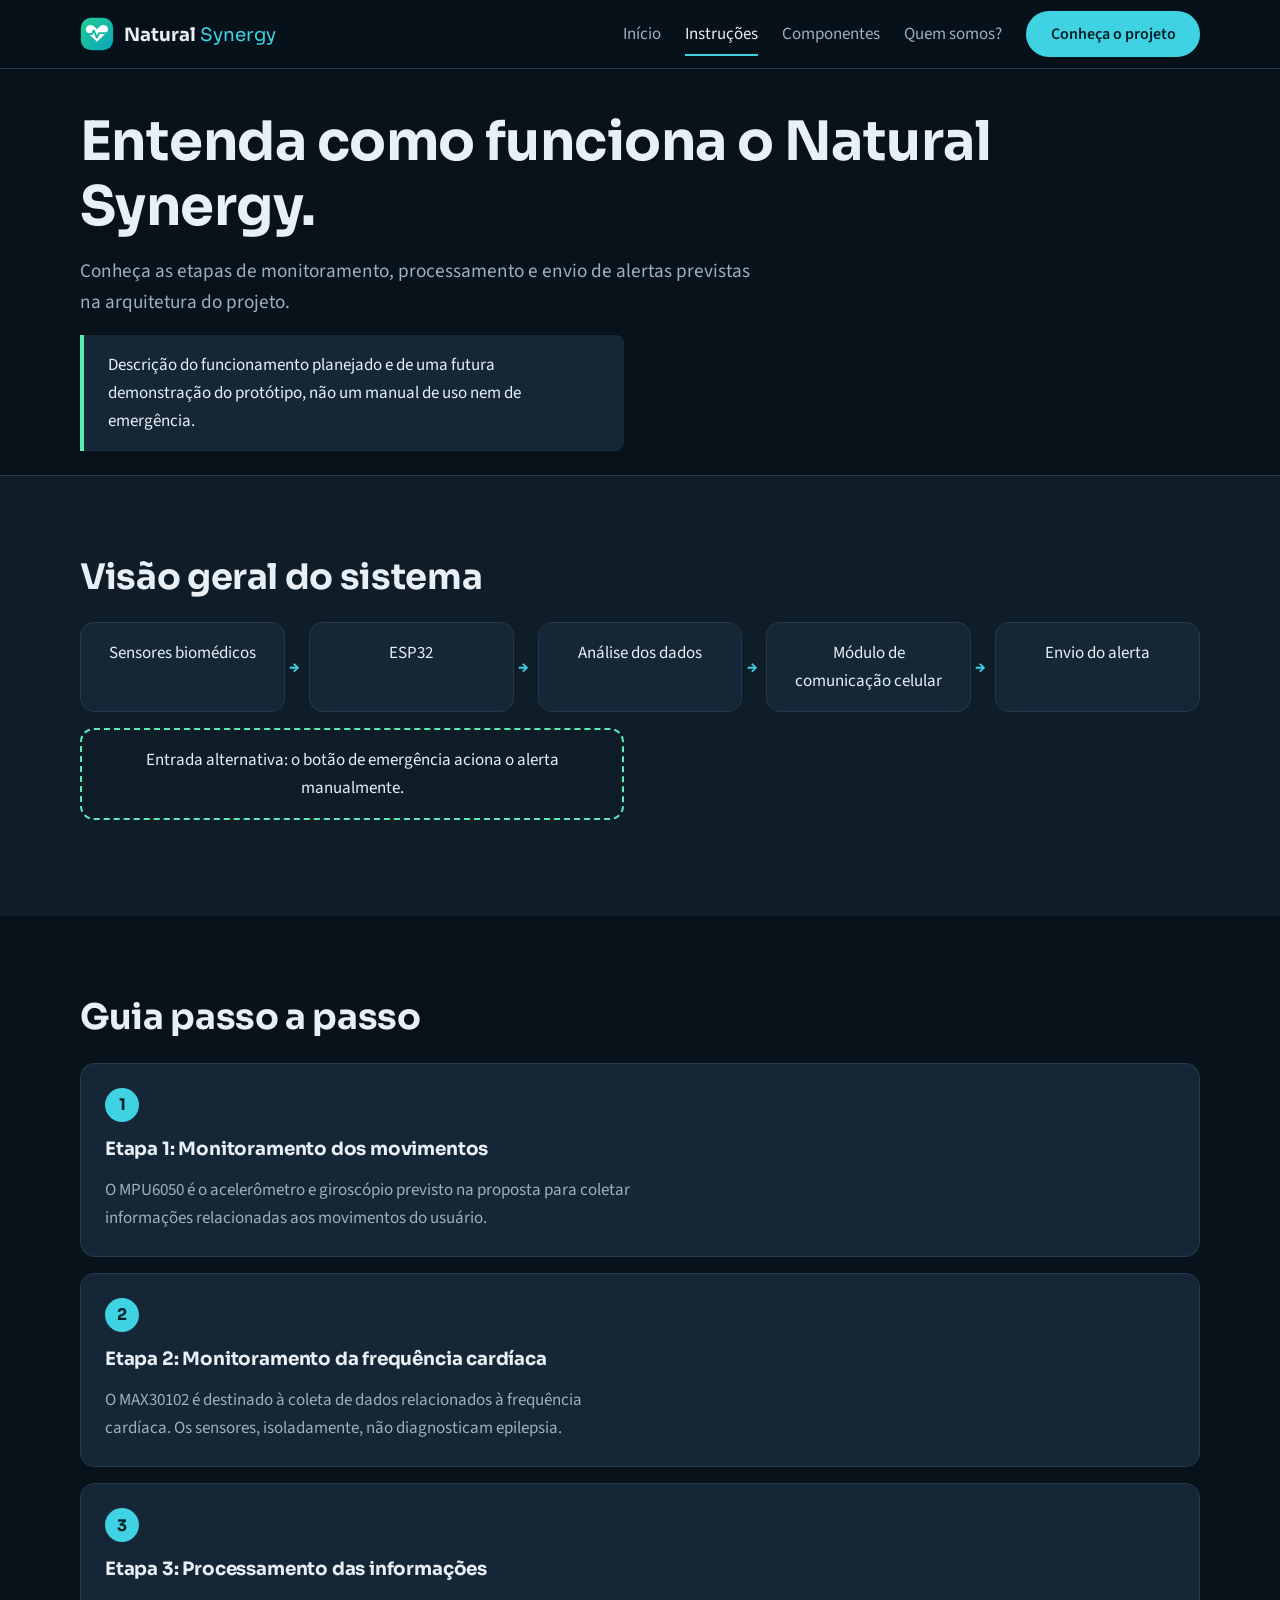
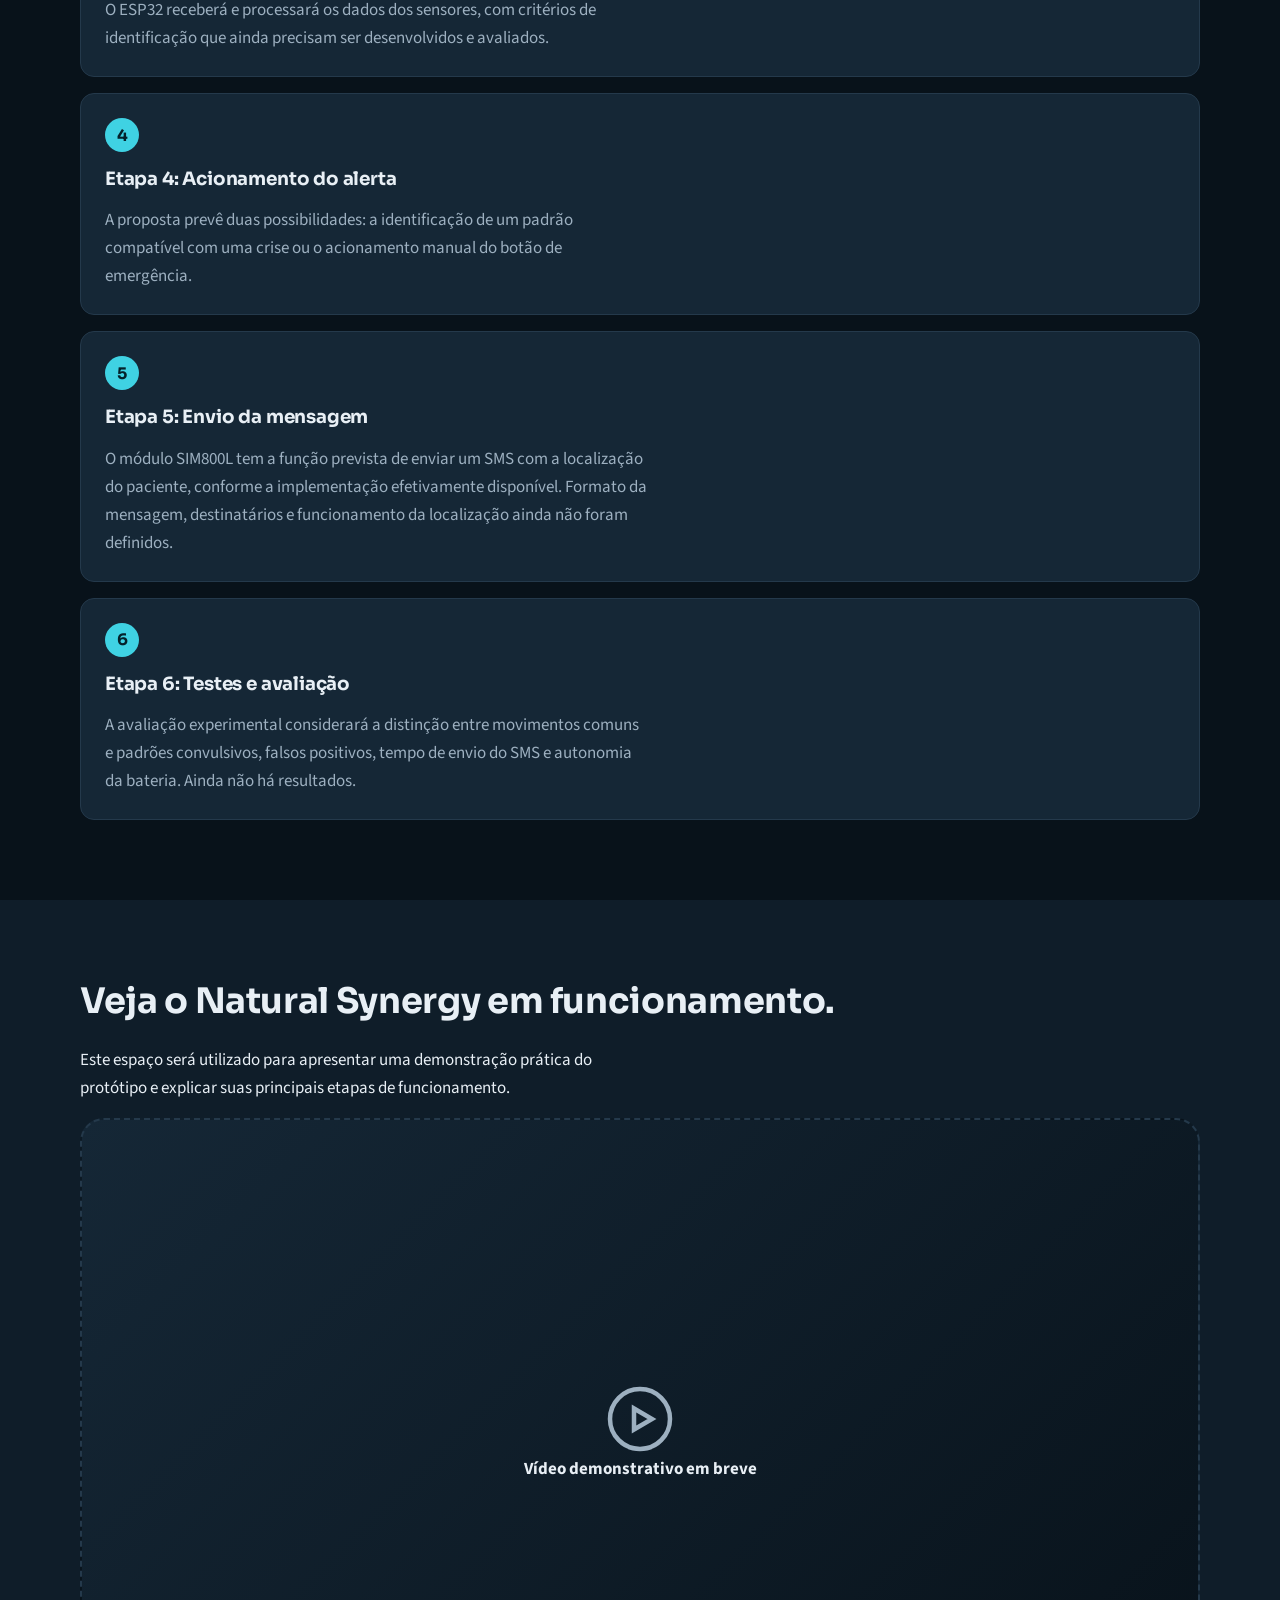
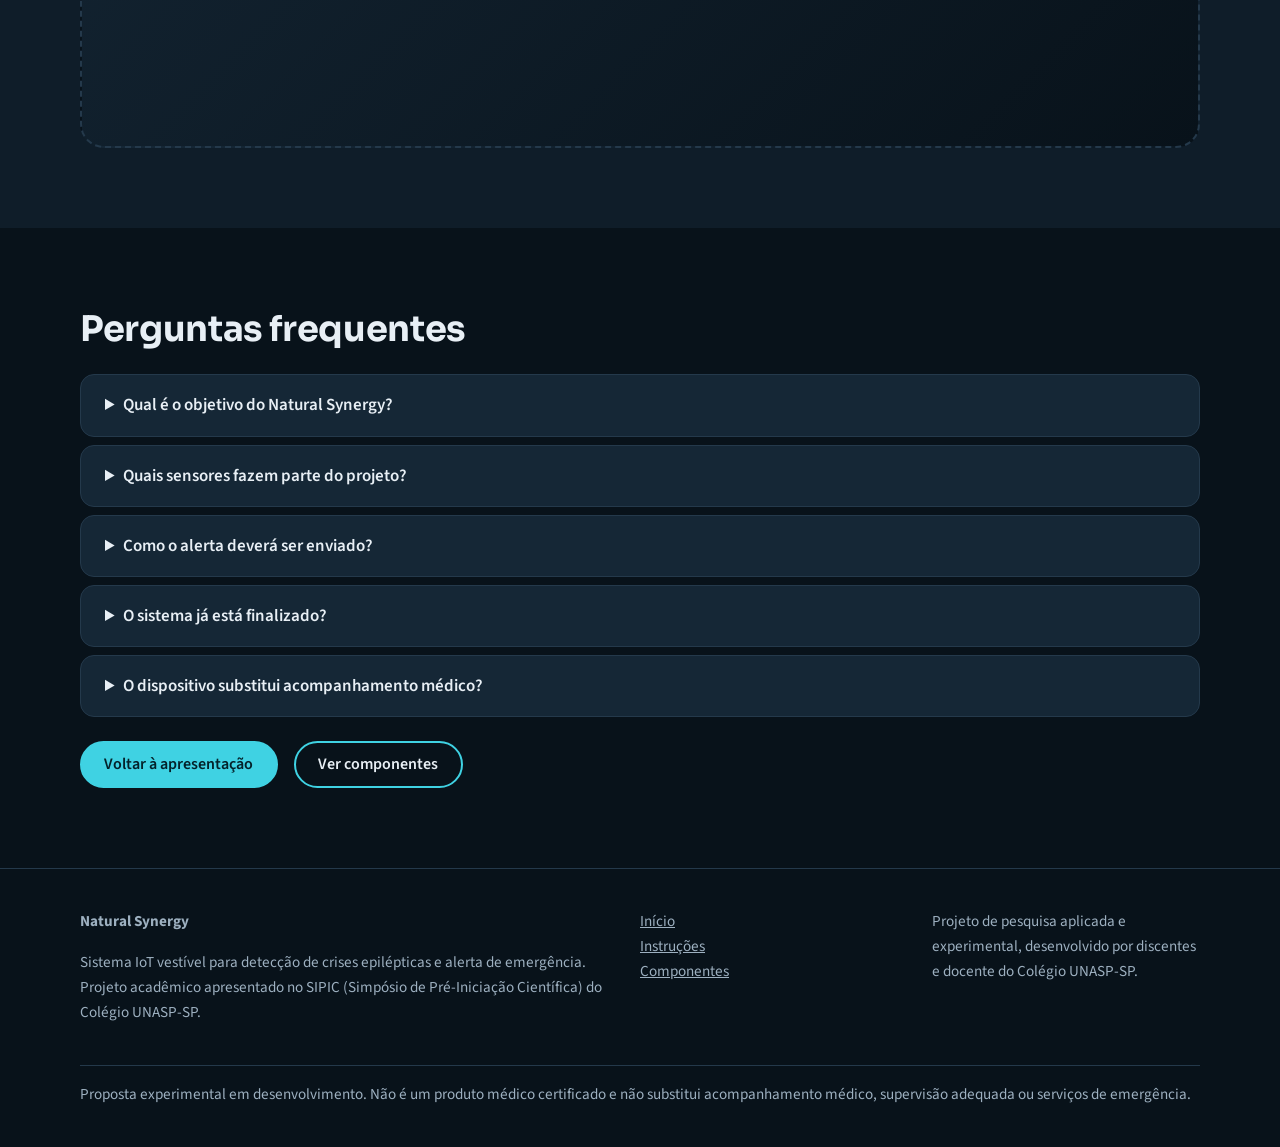
==== frontend/pages/instrucoes.html @ a93a4396 "Post do site no GitHub" ====
<!DOCTYPE html>
<html lang="pt-BR">
    <head>
        <meta charset="utf-8">
        <meta name="viewport" content="width=device-width, initial-scale=1">
        <title>Instruções | Natural Synergy</title>
        <meta name="description" content="Guia do funcionamento planejado do Natural Synergy.">
        <link rel="icon" type="image/svg+xml" href="../imgs/natural-synergy-logo.svg">
        <link rel="apple-touch-icon" href="../imgs/natural-synergy-logo.svg">
        <link rel="preconnect" href="https://fonts.googleapis.com">
        <link rel="preconnect" href="https://fonts.gstatic.com" crossorigin>
        <link rel="stylesheet" href="https://fonts.googleapis.com/css2?family=Sora:wght@400;600;700&family=Source+Sans+3:wght@400;600&display=swap">
        <link rel="stylesheet" href="../css/global.css">
        <link rel="stylesheet" href="../css/instrucoes.css">
    </head>

    <body>

        <a class="skip-link" href="#conteudo">Ir para o conteúdo</a>

        <header class="site-header">
            <div class="container">
                <a class="brand" href="../index.html" aria-label="Natural Synergy, página inicial">
                    <img src="../imgs/natural-synergy-logo.svg" alt="" aria-hidden="true">
                    <p style="margin:0">
                        Natural
                        <span>Synergy</span>
                    </p>
                </a>
                <button class="nav-toggle" aria-expanded="false" aria-controls="site-nav" aria-label="Abrir menu">Menu</button>
                <nav class="site-nav" id="site-nav" aria-label="Principal">
                    <ul>
                        <li>
                            <a href="../index.html">Início</a>
                        </li>
                        <li>
                            <a href="instrucoes.html" aria-current="page">Instruções</a>
                        </li>
                        <li>
                            <a href="produto.html">Componentes</a>
                        </li>
                        <li>
                            <a href="quem-somos.html">Quem somos?</a>
                        </li>
                        <li>
                            <a class="btn btn--primary" href="../index.html#solucao">Conheça o projeto</a>
                        </li>
                    </ul>
                </nav>
            </div>
        </header>

        <main id="conteudo">

            <section class="page-hero">
                <div class="container">
                    <h1>Entenda como funciona o Natural Synergy.</h1>
                    <p class="lead">Conheça as etapas de monitoramento, processamento e envio de alertas previstas na arquitetura do projeto.</p>
                    <div class="callout">
                        <p>Descrição do funcionamento planejado e de uma futura demonstração do protótipo, não um manual de uso nem de emergência.</p>
                    </div>
                </div>
            </section>

            <section class="section section--alt" id="visao-geral">
                <div class="container">
                    <h2 class="section-title">Visão geral do sistema</h2>
                    <ol class="diagram">
                        <li>Sensores biomédicos</li>
                        <li>ESP32</li>
                        <li>Análise dos dados</li>
                        <li>Módulo de comunicação celular</li>
                        <li>Envio do alerta</li>
                    </ol>
                    <p class="diagram-alt">Entrada alternativa: o botão de emergência aciona o alerta manualmente.</p>
                </div>
            </section>

            <section class="section" id="passo-a-passo">
                <div class="container">
                    <h2 class="section-title">Guia passo a passo</h2>
                    <ol class="steps-list">
                        <li>
                            <h3>Etapa 1: Monitoramento dos movimentos</h3>
                            <p>O MPU6050 é o acelerômetro e giroscópio previsto na proposta para coletar informações relacionadas aos movimentos do usuário.</p>
                        </li>
                        <li>
                            <h3>Etapa 2: Monitoramento da frequência cardíaca</h3>
                            <p>O MAX30102 é destinado à coleta de dados relacionados à frequência cardíaca. Os sensores, isoladamente, não diagnosticam epilepsia.</p>
                        </li>
                        <li>
                            <h3>Etapa 3: Processamento das informações</h3>
                            <p>O ESP32 receberá e processará os dados dos sensores, com critérios de identificação que ainda precisam ser desenvolvidos e avaliados.</p>
                        </li>
                        <li>
                            <h3>Etapa 4: Acionamento do alerta</h3>
                            <p>A proposta prevê duas possibilidades: a identificação de um padrão compatível com uma crise ou o acionamento manual do botão de emergência.</p>
                        </li>
                        <li>
                            <h3>Etapa 5: Envio da mensagem</h3>
                            <p>O módulo SIM800L tem a função prevista de enviar um SMS com a localização do paciente, conforme a implementação efetivamente disponível. Formato da mensagem, destinatários e funcionamento da localização ainda não foram definidos.</p>
                        </li>
                        <li>
                            <h3>Etapa 6: Testes e avaliação</h3>
                            <p>A avaliação experimental considerará a distinção entre movimentos comuns e padrões convulsivos, falsos positivos, tempo de envio do SMS e autonomia da bateria. Ainda não há resultados.</p>
                        </li>
                    </ol>
                </div>
            </section>

            <section class="section section--alt" id="video">
                <div class="container">
                    <h2 class="section-title">Veja o Natural Synergy em funcionamento.</h2>
                    <p>Este espaço será utilizado para apresentar uma demonstração prática do protótipo e explicar suas principais etapas de funcionamento.</p>
                    <div id="video-slot">
                        <div class="video-placeholder">
                            <svg viewBox="0 0 24 24" fill="none" stroke="currentColor" stroke-width="1.5" aria-hidden="true">
                                <circle cx="12" cy="12" r="10"/>
                                <path d="M10 8.5v7l6-3.5z"/>
                            </svg>
                            <p style="margin:0">
                                <strong>Vídeo demonstrativo em breve</strong>
                            </p>
                        </div>
                    </div>
                </div>
            </section>

            <section class="section" id="faq">
                <div class="container">
                    <h2 class="section-title">Perguntas frequentes</h2>
                    <div class="faq">
                        <details>
                            <summary>Qual é o objetivo do Natural Synergy?</summary>
                            <p>Desenvolver um dispositivo vestível baseado em IoT para a detecção experimental de crises epilépticas, integrando sensores biomédicos e comunicação celular em uma arquitetura de baixo custo.</p>
                        </details>
                        <details>
                            <summary>Quais sensores fazem parte do projeto?</summary>
                            <p>O MPU6050 (acelerômetro e giroscópio) e o MAX30102 (frequência cardíaca), conectados a um ESP32.</p>
                        </details>
                        <details>
                            <summary>Como o alerta deverá ser enviado?</summary>
                            <p>Por SMS, com a localização do paciente, usando o módulo SIM800L. Os detalhes da implementação ainda serão definidos.</p>
                        </details>
                        <details>
                            <summary>O sistema já está finalizado?</summary>
                            <p>Não. O projeto é experimental: o desenvolvimento do protótipo e a validação ainda são necessários.</p>
                        </details>
                        <details>
                            <summary>O dispositivo substitui acompanhamento médico?</summary>
                            <p>Não. Ele não substitui acompanhamento médico, supervisão adequada nem serviços de emergência.</p>
                        </details>
                    </div>
                    <div class="btn-row">
                        <a class="btn btn--primary" href="../index.html">Voltar à apresentação</a>
                        <a class="btn btn--ghost" href="produto.html">Ver componentes</a>
                    </div>
                </div>
            </section>

        </main>

        <footer class="site-footer">
            <div class="container">
                <div>
                    <p>
                        <strong>Natural Synergy</strong>
                    </p>
                    <p>Sistema IoT vestível para detecção de crises epilépticas e alerta de emergência. Projeto acadêmico apresentado no SIPIC (Simpósio de Pré-Iniciação Científica) do Colégio UNASP-SP.</p>
                </div>
                <nav aria-label="Rodapé">
                    <ul>
                        <li>
                            <a href="../index.html">Início</a>
                        </li>
                        <li>
                            <a href="instrucoes.html">Instruções</a>
                        </li>
                        <li>
                            <a href="produto.html">Componentes</a>
                        </li>
                    </ul>
                </nav>
                <p>Projeto de pesquisa aplicada e experimental, desenvolvido por discentes e docente do Colégio UNASP-SP.</p>
                <p class="notice">Proposta experimental em desenvolvimento. Não é um produto médico certificado e não substitui acompanhamento médico, supervisão adequada ou serviços de emergência.</p>
            </div>
        </footer>

        <script src="../js/script.js"></script>
        
    </body>
</html>
---- frontend/css/global.css ----
/* Natural Synergy - estilos compartilhados (reutilizáveis na Etapa 2) */
:root {
    --c-bg: #08121a;
    --c-surface: #0f1d29;
    --c-surface-2: #152736;
    --c-line: #24394b;
    --c-text: #e8eff5;
    --c-muted: #9db0c0;
    --c-accent: #3fd2e3;
    --c-care: #5eeab5;
    --c-on-accent: #04222a;
    --f-body: "Source Sans 3","Segoe UI",system-ui,sans-serif;
    --f-head: "Sora","Segoe UI",system-ui,sans-serif;
    --s-1: .5rem;
    --s-2: 1rem;
    --s-3: 1.5rem;
    --s-4: 2.5rem;
    --s-5: 5rem;
    --r-sm: 8px;
    --r-md: 14px;
    --r-lg: 24px;
    --shadow: 0 8px 24px rgba(0,0,0,.28);
    --w-max: 1120px;
    --w-read: 68ch;
}

*,*::before,*::after {
    box-sizing: border-box;
}

html {
    scroll-behavior: smooth;
}

body {
    margin: 0;
    background: var(--c-bg);
    color: var(--c-text);
    font: 1.0625rem/1.65 var(--f-body);
}

img,svg {
    max-width: 100%;
    height: auto;
}

h1,h2,h3 {
    font-family: var(--f-head);
    line-height: 1.2;
    margin: 0 0 var(--s-2);
    letter-spacing: -.01em;
}

h1 {
    font-size: clamp(2rem,5vw,3.4rem);
}

h2 {
    font-size: clamp(1.5rem,3vw,2.2rem);
}

h3 {
    font-size: 1.15rem;
}

p {
    margin: 0 0 var(--s-2);
    max-width: var(--w-read);
}

a {
    color: var(--c-accent);
}

:focus-visible {
    outline: 3px solid var(--c-care);
    outline-offset: 3px;
    border-radius: 4px;
}

.container {
    width: min(100% - 2rem,var(--w-max));
    margin-inline: auto;
}

.section {
    padding-block: var(--s-5);
}

.section--alt {
    background: var(--c-surface);
}

.section-title {
    margin-bottom: var(--s-3);
}

.lead {
    font-size: 1.2rem;
    color: var(--c-muted);
}

.skip-link {
    position: absolute;
    left: -999px;
}

.skip-link:focus {
    left: 1rem;
    top: 1rem;
    background: var(--c-accent);
    color: var(--c-on-accent);
    padding: .5rem 1rem;
    z-index: 99;
}

/* Cabeçalho */
.site-header {
    position: sticky;
    top: 0;
    z-index: 20;
    background: rgba(8,18,26,.92);
    backdrop-filter: blur(8px);
    border-bottom: 1px solid var(--c-line);
}

.site-header .container {
    display: flex;
    align-items: center;
    justify-content: space-between;
    gap: var(--s-2);
    min-height: 68px;
}

.brand {
    display: flex;
    align-items: center;
    gap: .6rem;
    color: var(--c-text);
    text-decoration: none;
    font: 700 1.15rem var(--f-head);
}

.brand img {
    width: 34px;
    height: 34px;
    flex-shrink: 0;
}

.brand span {
    font-weight: 400;
    color: var(--c-accent);
}

.nav-toggle {
    display: none;
    min-height: 44px;
    min-width: 44px;
    background: none;
    border: 1px solid var(--c-line);
    color: var(--c-text);
    border-radius: var(--r-sm);
    font: inherit;
    cursor: pointer;
}

.site-nav ul {
    display: flex;
    align-items: center;
    gap: var(--s-3);
    list-style: none;
    margin: 0;
    padding: 0;
}

.site-nav a:not(.btn) {
    color: var(--c-muted);
    text-decoration: none;
    padding: .5rem 0;
    border-bottom: 2px solid transparent;
}

.site-nav a:not(.btn):hover,.site-nav a[aria-current="page"] {
    color: var(--c-text);
    border-color: var(--c-accent);
}

/* Botões */
.btn {
    display: inline-flex;
    align-items: center;
    justify-content: center;
    min-height: 46px;
    padding: .65rem 1.4rem;
    border-radius: 999px;
    font: 600 1rem var(--f-body);
    text-decoration: none;
    border: 2px solid var(--c-accent);
    cursor: pointer;
    transition: background .2s;
}

.btn--primary {
    background: var(--c-accent);
    color: var(--c-on-accent);
}

.btn--primary:hover {
    background: var(--c-care);
    border-color: var(--c-care);
}

.btn--ghost {
    background: transparent;
    color: var(--c-text);
}

.btn--ghost:hover {
    background: var(--c-surface-2);
}

.btn-row {
    display: flex;
    flex-wrap: wrap;
    gap: var(--s-2);
    margin-top: var(--s-3);
}

/* Hero */
.hero {
    padding-block: var(--s-5);
    background: radial-gradient(60% 80% at 85% 20%,rgba(63,210,227,.14),transparent 70%);
}

.hero .container {
    display: grid;
    grid-template-columns: 1.1fr .9fr;
    gap: var(--s-4);
    align-items: center;
}

.hero-content p {
    font-size: 1.2rem;
    color: var(--c-muted);
}

.hero-visual {
    margin: 0;
}

.hero-visual figcaption {
    font-size: .9rem;
    color: var(--c-muted);
    margin-top: var(--s-1);
}

.page-hero {
    padding-block: var(--s-4) var(--s-3);
    border-bottom: 1px solid var(--c-line);
}

/* Cards e grades */
.feature-grid {
    display: grid;
    gap: var(--s-3);
    grid-template-columns: repeat(auto-fit,minmax(240px,1fr));
    list-style: none;
    padding: 0;
    margin: 0;
}

.feature-card {
    background: var(--c-surface-2);
    border: 1px solid var(--c-line);
    border-radius: var(--r-md);
    padding: var(--s-3);
    box-shadow: var(--shadow);
}

.section--alt .feature-card {
    background: var(--c-bg);
}

.feature-card p {
    margin: 0;
    color: var(--c-muted);
}

.icon {
    width: 40px;
    height: 40px;
    color: var(--c-accent);
    margin-bottom: var(--s-2);
}

.callout {
    border-left: 4px solid var(--c-care);
    background: var(--c-surface-2);
    padding: var(--s-2) var(--s-3);
    border-radius: 0 var(--r-sm) var(--r-sm) 0;
    max-width: var(--w-read);
}

.callout p {
    margin: 0;
}

.goal {
    font: 500 clamp(1.2rem,2.4vw,1.6rem)/1.5 var(--f-head);
    max-width: none;
    border-left: 4px solid var(--c-accent);
    padding-left: var(--s-3);
}

/* Rodapé */
.site-footer {
    border-top: 1px solid var(--c-line);
    padding-block: var(--s-4);
    color: var(--c-muted);
    font-size: .95rem;
}

.site-footer .container {
    display: grid;
    grid-template-columns: 2fr 1fr 1fr;
    gap: var(--s-3);
}

.site-footer ul {
    list-style: none;
    margin: 0;
    padding: 0;
}

.site-footer a {
    color: var(--c-muted);
}

.site-footer .notice {
    grid-column: 1/-1;
    border-top: 1px solid var(--c-line);
    padding-top: var(--s-2);
    max-width: none;
    margin: 0;
}

/* Responsivo */
@media (max-width:900px) {
    .hero .container,.site-footer .container {
        grid-template-columns: 1fr;
    }

}

@media (max-width:720px) {
    .section {
        padding-block: var(--s-4);
    }

    .nav-toggle {
        display: inline-block;
    }

    .site-nav {
        display: none;
        position: absolute;
        left: 0;
        right: 0;
        top: 100%;
        background: var(--c-surface);
        border-bottom: 1px solid var(--c-line);
        padding: var(--s-2) 1rem;
    }

    .site-nav.is-open {
        display: block;
    }

    .site-nav ul {
        flex-direction: column;
        align-items: stretch;
        gap: 0;
    }

    .site-nav li a:not(.btn) {
        display: flex;
        min-height: 48px;
        align-items: center;
    }

    .btn-row .btn {
        width: 100%;
    }

}

@media (prefers-reduced-motion:reduce) {
    * {
        animation: none!important;
        transition: none!important;
        scroll-behavior: auto!important;
    }

}
---- frontend/css/instrucoes.css ----
/* Instruções */
.steps-list,
.flow {
    list-style: none;
    margin: 0;
    padding: 0;
    counter-reset: step;
}

.flow {
    display: grid;
    grid-template-columns: repeat(4, 1fr);
    gap: var(--s-3);
}

.flow li,
.steps-list li {
    counter-increment: step;
    background: var(--c-surface-2);
    border: 1px solid var(--c-line);
    border-radius: var(--r-md);
    padding: var(--s-3);
}

.flow li::before,
.steps-list li::before {
    content: counter(step);
    display: grid;
    place-items: center;
    width: 34px;
    height: 34px;
    border-radius: 50%;
    background: var(--c-accent);
    color: var(--c-on-accent);
    font: 700 1rem var(--f-head);
    margin-bottom: var(--s-2);
}

.flow p,
.steps-list p {
    margin: 0;
    color: var(--c-muted);
}

.steps-list {
    display: grid;
    gap: var(--s-2);
}

.diagram {
    display: flex;
    flex-wrap: wrap;
    align-items: stretch;
    gap: var(--s-3);
    list-style: none;
    padding: 0;
    margin: 0 0 var(--s-2);
}

.diagram li {
    flex: 1 1 140px;
    text-align: center;
    background: var(--c-surface-2);
    border: 1px solid var(--c-line);
    border-radius: var(--r-md);
    padding: var(--s-2);
    position: relative;
}

.diagram li + li::before {
    content: "\2192";
    position: absolute;
    left: -1.3rem;
    top: 50%;
    transform: translateY(-50%);
    color: var(--c-accent);
    font-weight: 700;
}

.diagram-alt {
    border: 2px dashed var(--c-care);
    border-radius: var(--r-md);
    padding: var(--s-2);
    text-align: center;
    max-width: var(--w-read);
}

.video-placeholder {
    aspect-ratio: 16/9;
    display: grid;
    place-items: center;
    align-content: center;
    text-align: center;
    background: linear-gradient(135deg, var(--c-surface-2), var(--c-bg));
    border: 2px dashed var(--c-line);
    border-radius: var(--r-lg);
    padding: var(--s-3);
}

.video-placeholder svg {
    width: 72px;
    height: 72px;
    color: var(--c-muted);
}

.video-frame {
    width: 100%;
    aspect-ratio: 16/9;
    border: 0;
    border-radius: var(--r-lg);
}

.faq details {
    background: var(--c-surface-2);
    border: 1px solid var(--c-line);
    border-radius: var(--r-md);
    margin-bottom: var(--s-1);
}

.faq summary {
    cursor: pointer;
    padding: var(--s-2) var(--s-3);
    font-weight: 600;
    min-height: 44px;
}

.faq details p {
    padding: 0 var(--s-3);
    color: var(--c-muted);
}

@media (max-width:900px) {
    .flow {
        grid-template-columns: 1fr 1fr;
    }
}

@media (max-width:720px) {
    .flow {
        grid-template-columns: 1fr;
    }

    .diagram {
        flex-direction: column;
    }

    .diagram li + li::before {
        content: "\2193";
        left: 50%;
        top: -1.5rem;
        transform: translateX(-50%);
    }
}
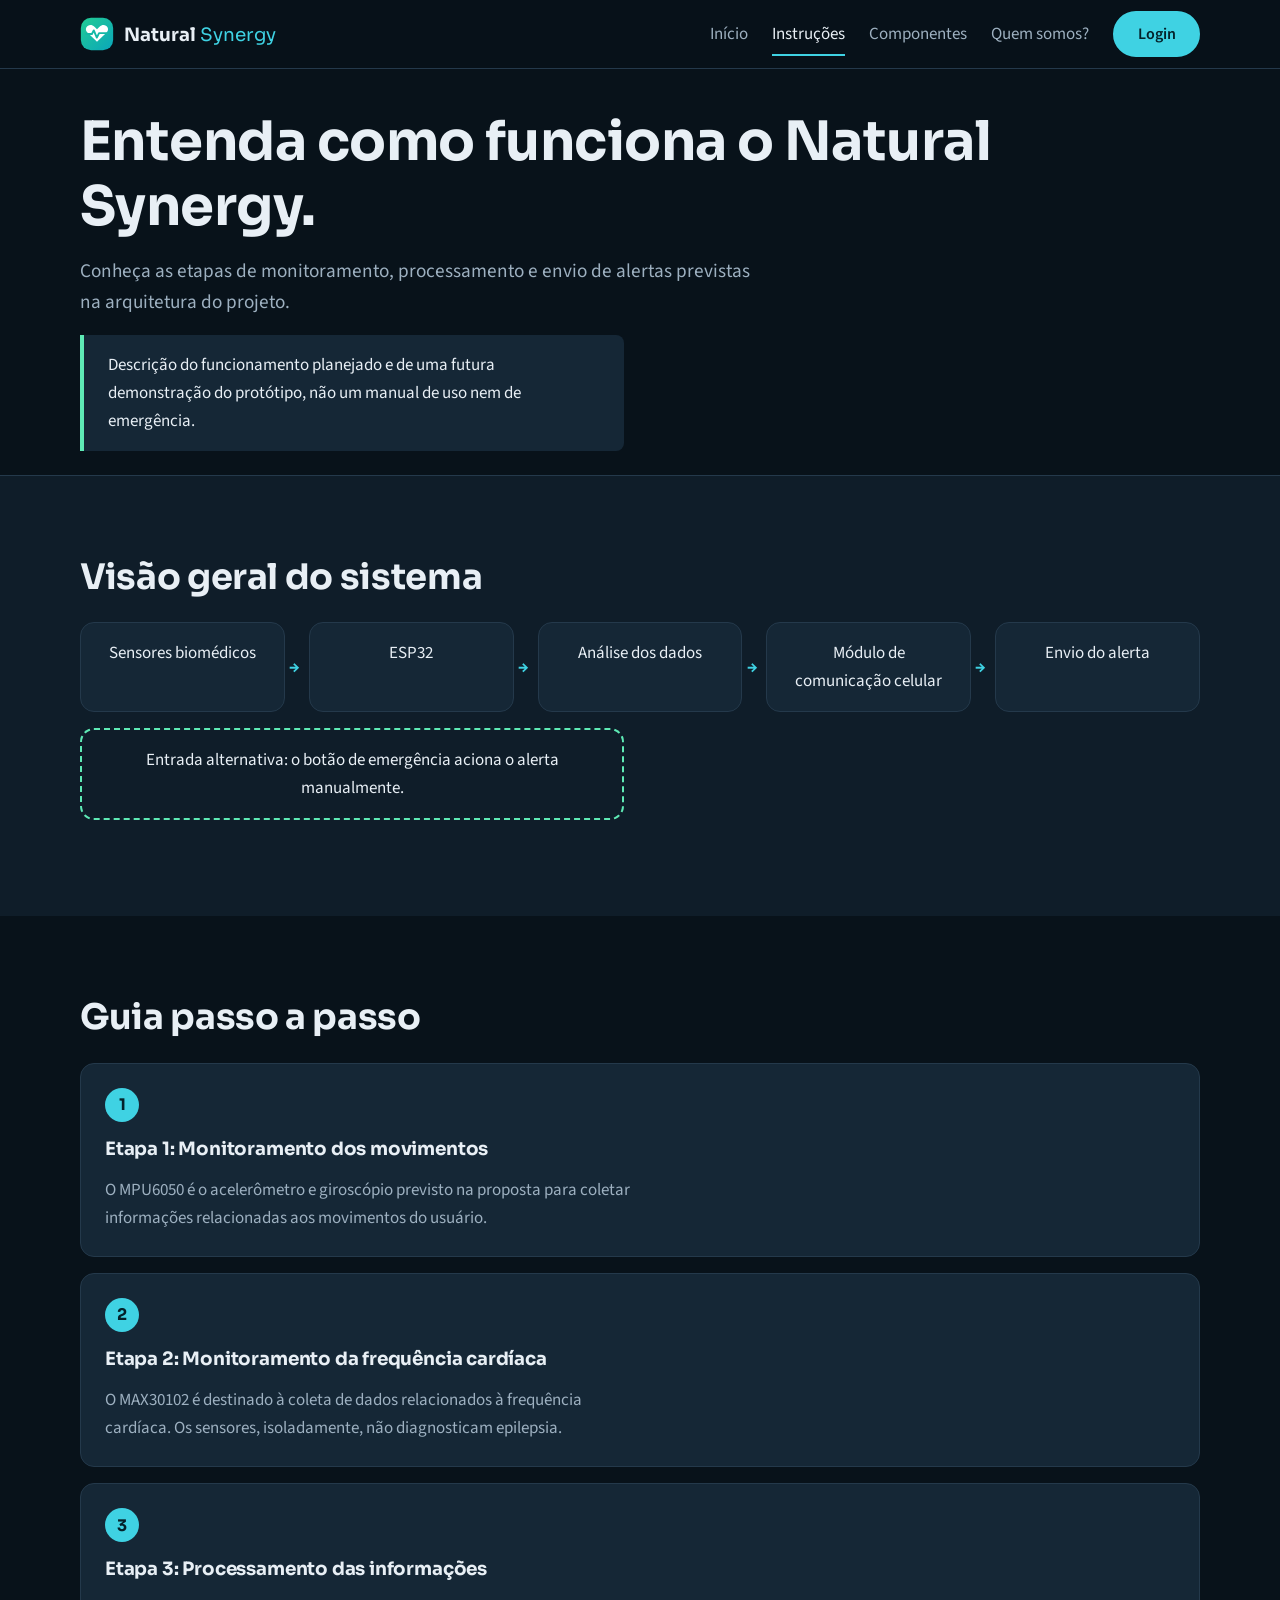
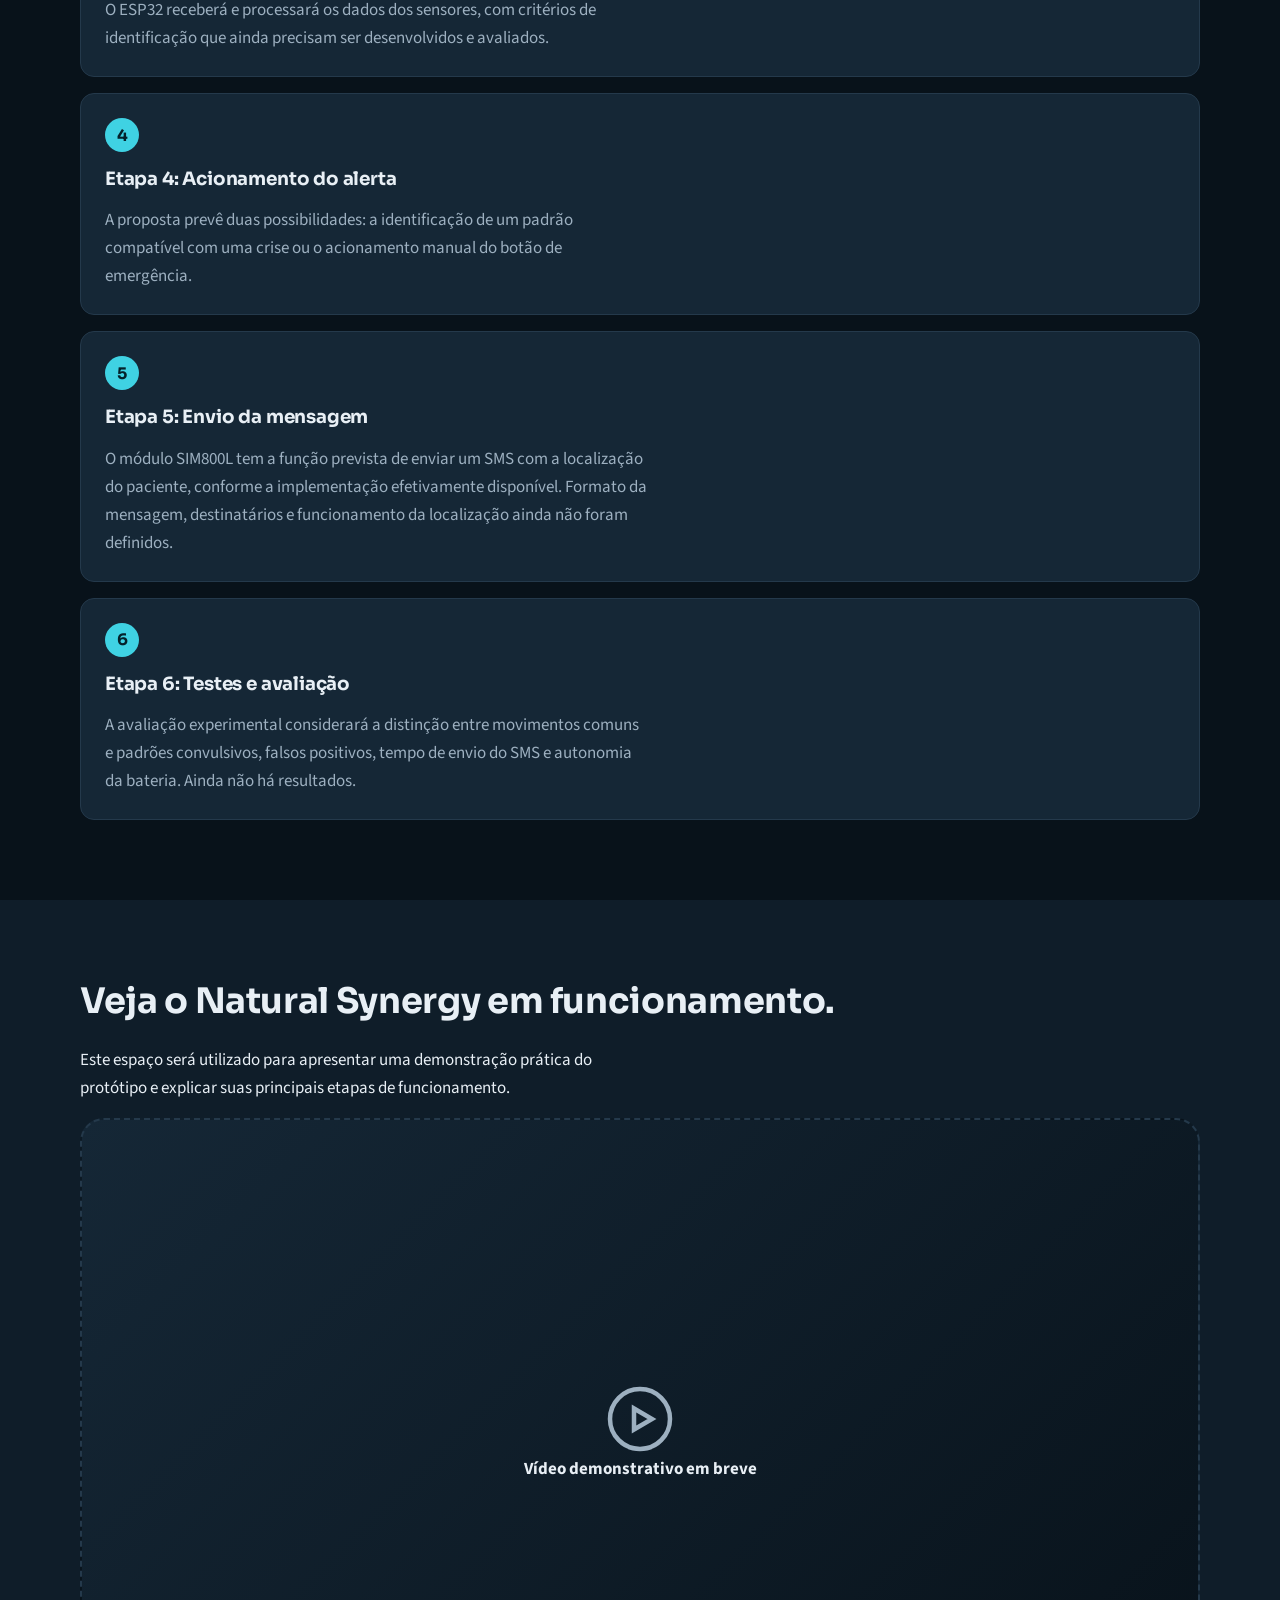
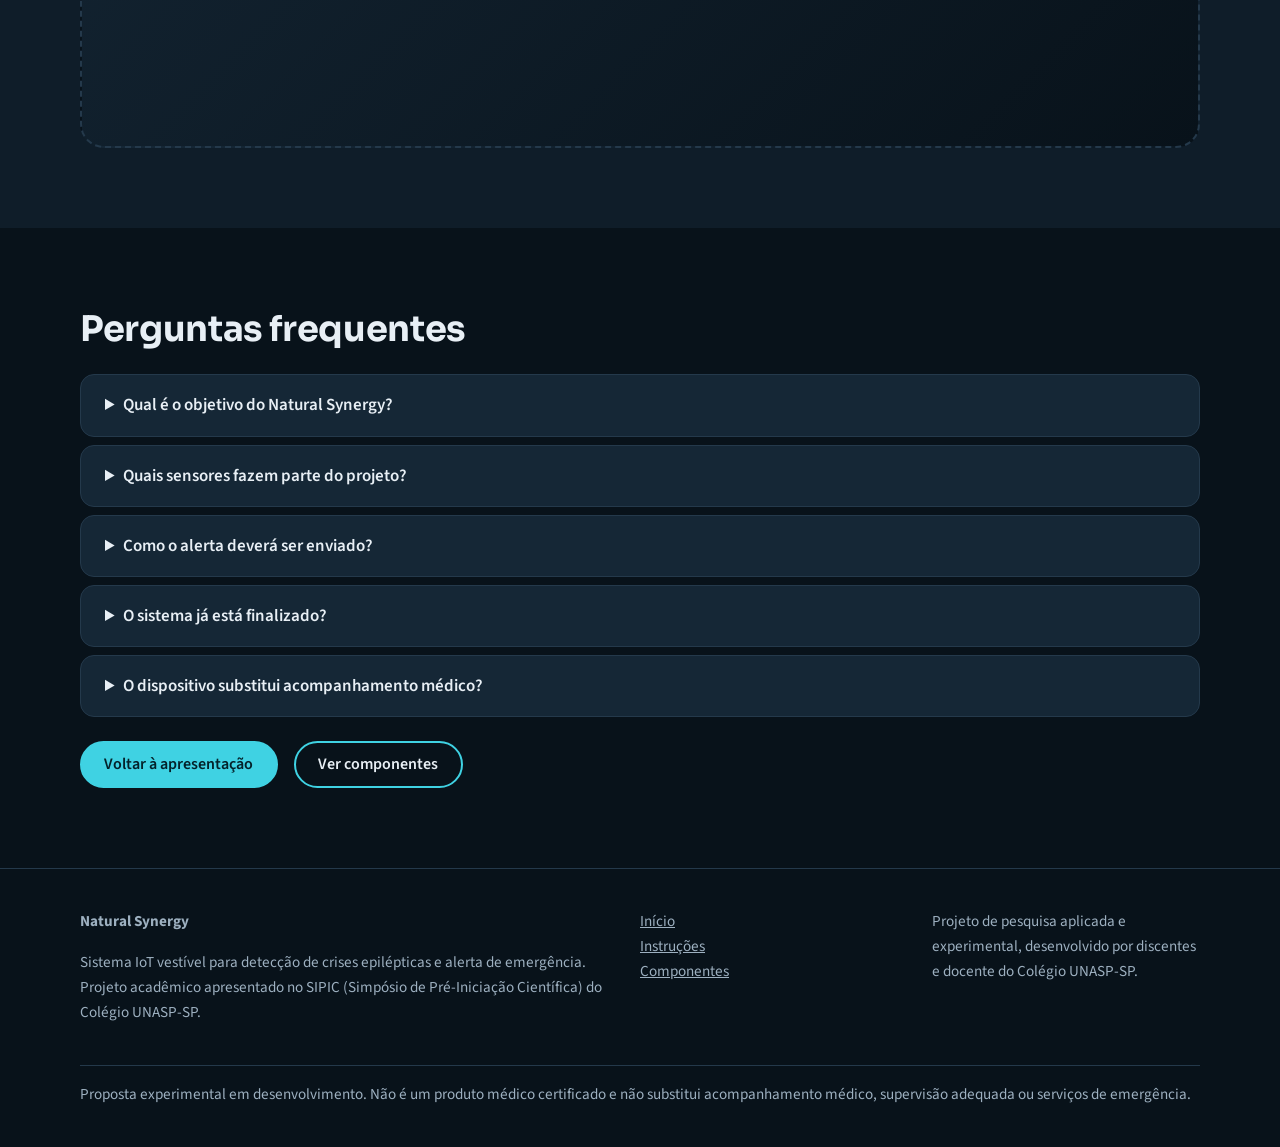
==== commit d13f5fd6: "Login Stage 1" ====
--- a/frontend/pages/instrucoes.html
+++ b/frontend/pages/instrucoes.html
@@ -43,7 +43,7 @@
                             <a href="quem-somos.html">Quem somos?</a>
                         </li>
                         <li>
-                            <a class="btn btn--primary" href="../index.html#solucao">Conheça o projeto</a>
+                            <a class="btn btn--primary" href="./login.html">Login</a>
                         </li>
                     </ul>
                 </nav>
